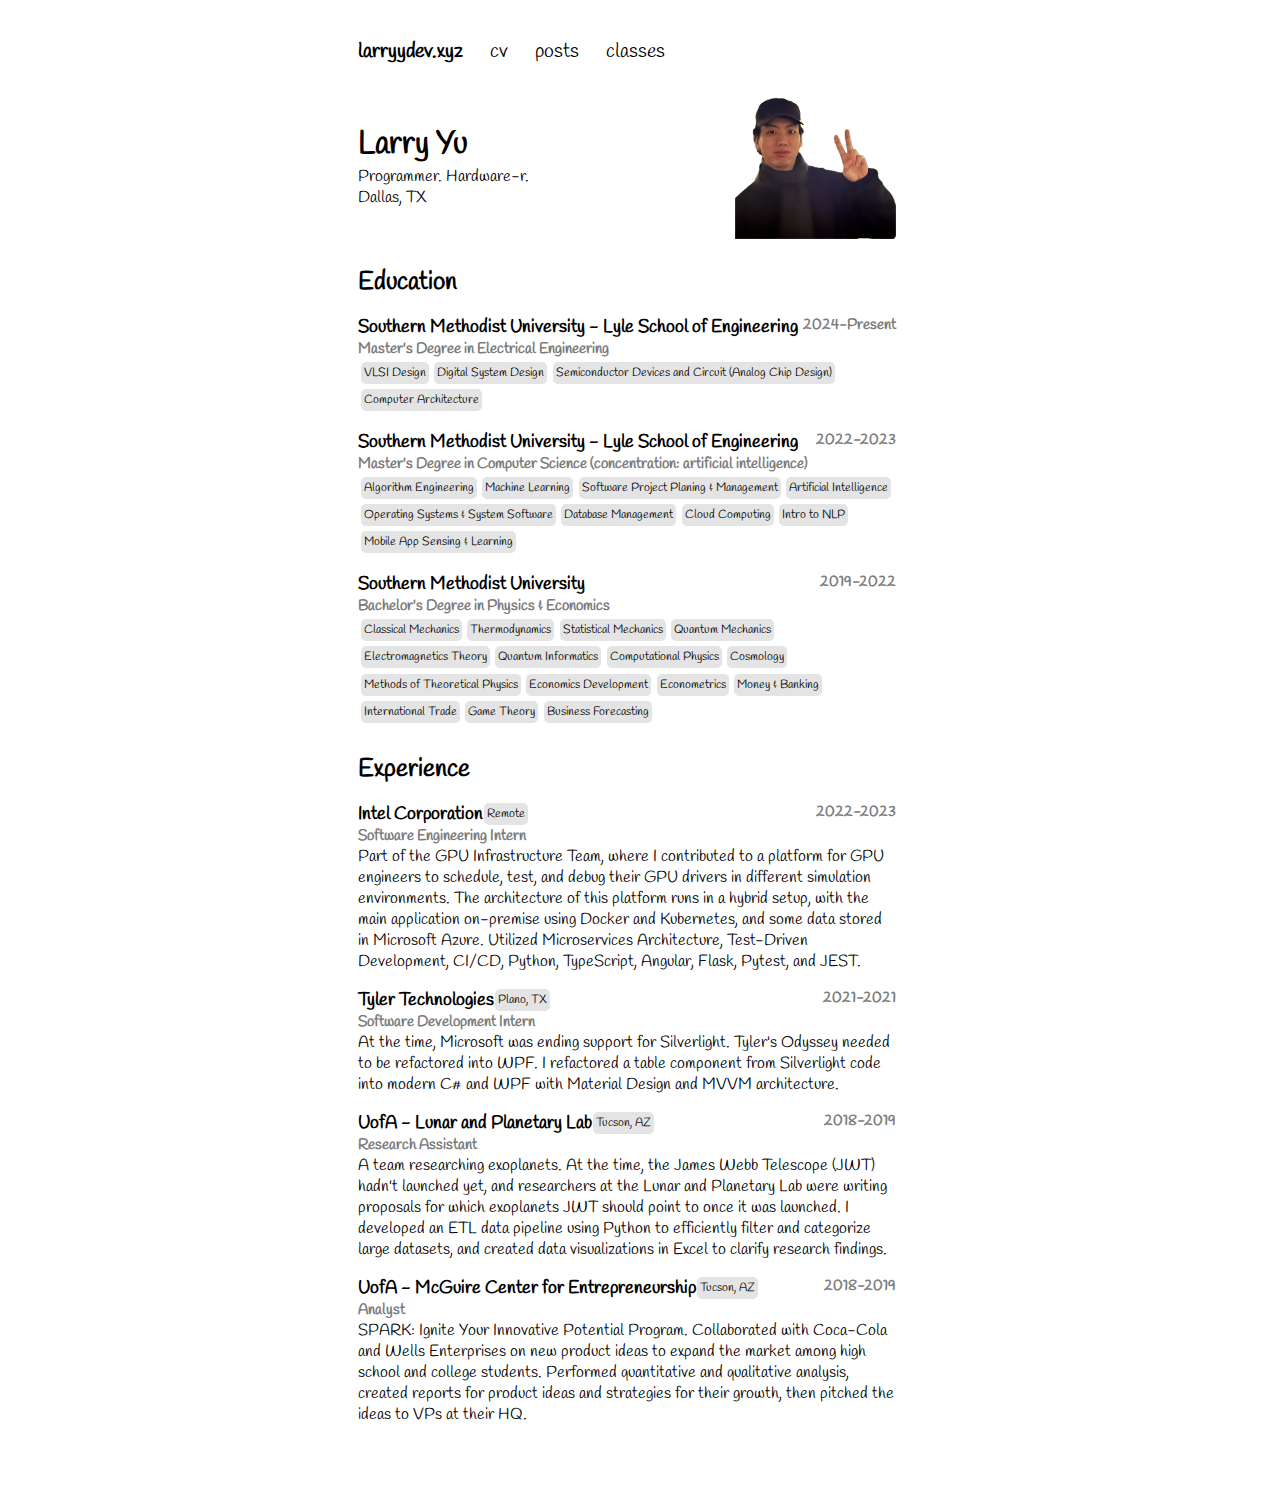
==== cv.html @ 58ca3612 "v2" ====
<!doctype html>
<html lang="en">
    <head>
        <meta charset="UTF-8" />
        <meta name="viewport" content="width=device-width, initial-scale=1.0" />

        <link rel="stylesheet" href="./styles/base.css" />
        <link rel="stylesheet" href="./styles/cv.css" />

        <script type="module" src="cv.js"></script>

        <title>LarryyDev | Programmer. Hardware-r?.</title>
    </head>
    <body id="cv">
        <div id="nav">
            <a href="./index.html" style="font-weight: bold;">larryydev.xyz</a>
            <a href="./cv.html">cv</a>
            <a href="">posts</a>
            <a href="">classes</a>
        </div>

        <div class="section" id="header">
            <div id="text">
                <h1>Larry Yu</h1>
                <p>Programmer. Hardware-r.</p>
                <p>Dallas, TX</p>
                <div class="icons"></div>
            </div>
            <img src="./data/Profile.png"/>
        </div>

        <div class="section" id="education"></div>
        <div class="section" id="experience"></div>
    </body>
</html>
---- styles/base.css ----
@import url("https://fonts.googleapis.com/css2?family=Handlee&display=swap");

* {
    margin: 0;
}

html {
    margin-top: 3%;
    margin-bottom: 5%;
    margin-left: 28%;
    margin-right: 30%;
    font-family: "Handlee", cursive;
    font-weight: 400;
    font-style: normal;
}

#nav {
    display: flex;
    justify-content: flex-start;
    gap: 5%;
}

#nav a {
    text-decoration: none;
    font-size: 20px;
    color: black;
}
---- styles/cv.css ----
.section {
    margin-top: 5%;
}

.subSection {
    margin-top: 3%;
}

.title {
    font-size: 25px;
}

.nameAndTime {
    display: flex;
    justify-content: space-between;
}

.textblock {
    background-color: #dad9d9b5;
    border-radius: 5px;
    padding: 3px;
    font-size: 12px;
}

#header {
    display: flex;
    justify-content: space-between;
}

#header #text {
    display: flex;
    flex-direction: column;
    justify-content: center;
}

#header img {
    width: 30%;
}

#cv h2 {
    font-size: 18px;
}

#cv h3 {
    font-size: 15px;
    color: rgb(124, 124, 125);
}

#courses {
    display: flex;
    flex-wrap: wrap;
}

#course {
    margin: 0.5%;
}

.nameAndLocation {
    display: flex;
    align-items: center;
}

.nameAndLocation h2 {
    margin-right: 1px;
}
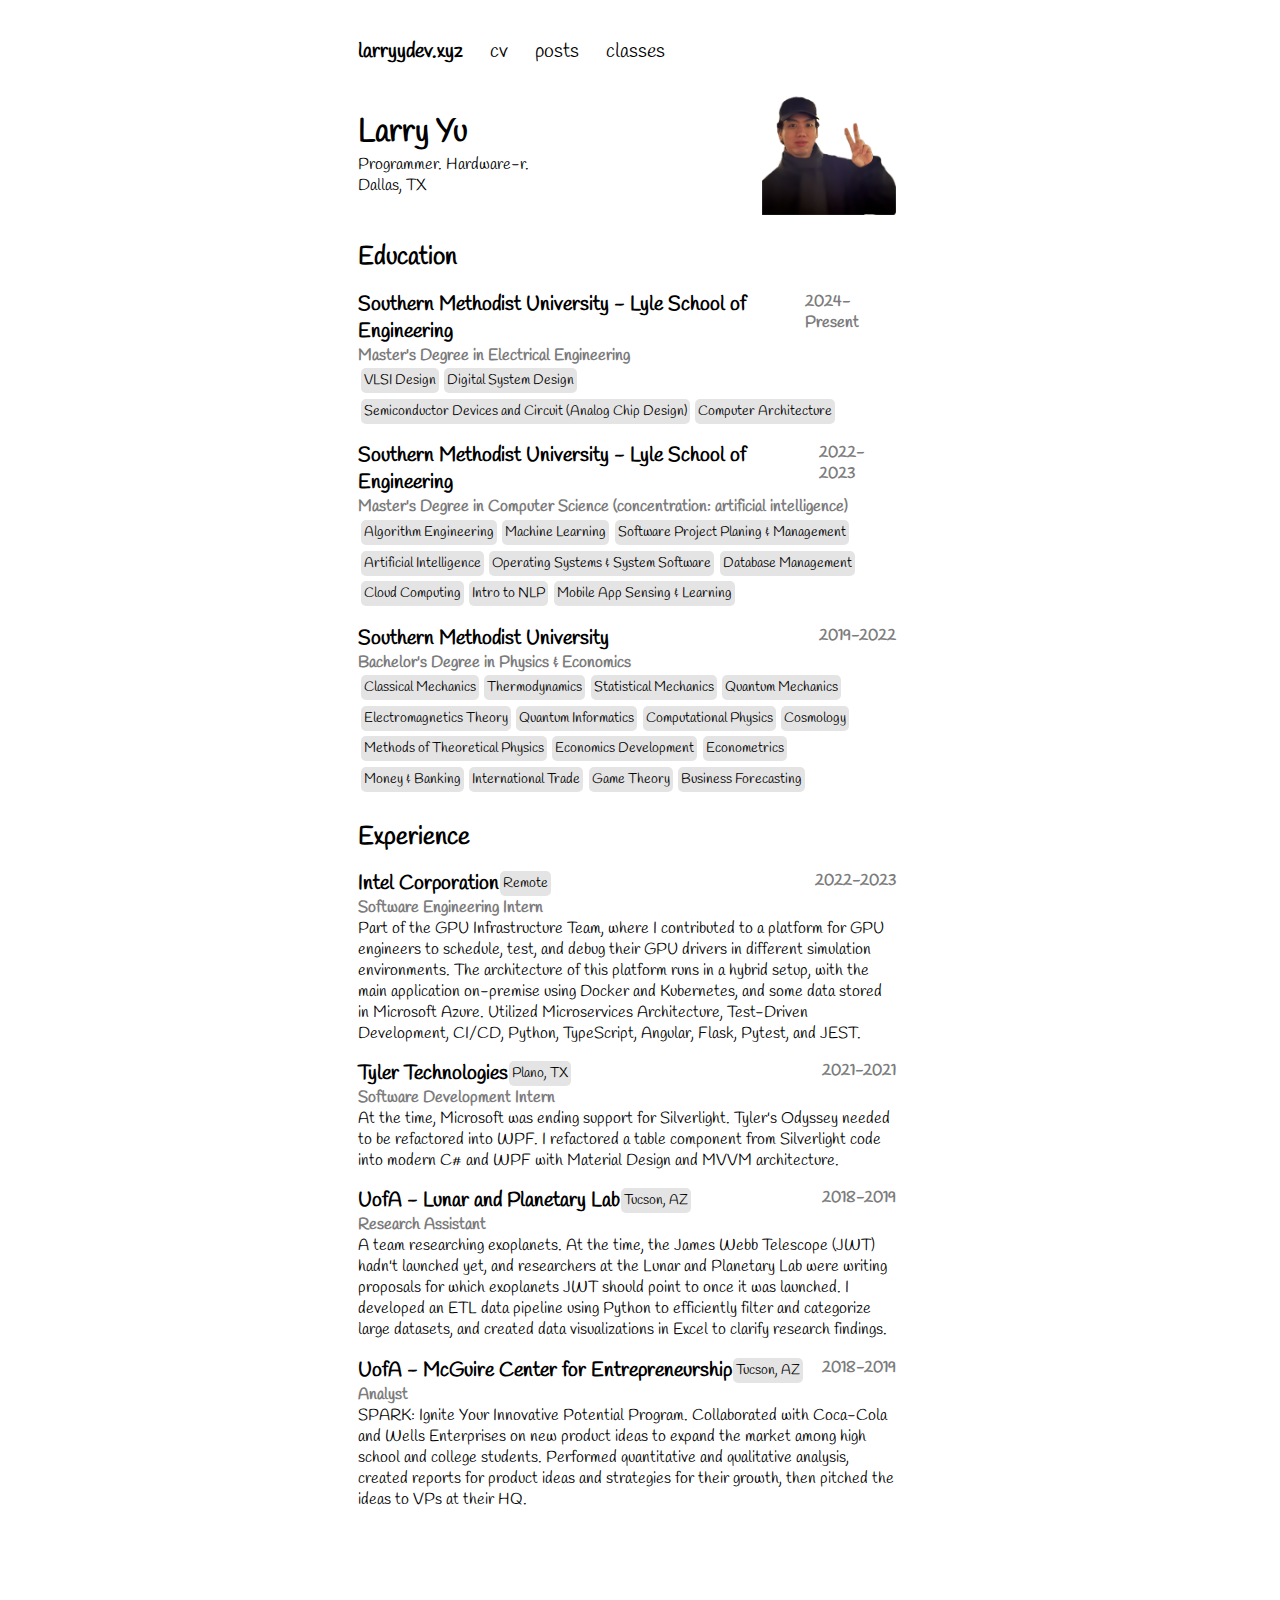
==== commit 2595c16a: "Update cv.html" ====
--- a/cv.html
+++ b/cv.html
@@ -13,7 +13,7 @@
     </head>
     <body id="cv">
         <div id="nav">
-            <a href="./index.html" style="font-weight: bold;">larryydev.xyz</a>
+            <a href="./index.html" style="font-weight: bold">larryydev.xyz</a>
             <a href="./cv.html">cv</a>
             <a href="">posts</a>
             <a href="">classes</a>
@@ -26,10 +26,10 @@
                 <p>Dallas, TX</p>
                 <div class="icons"></div>
             </div>
-            <img src="./data/Profile.png"/>
+            <img src="./data/Profile.png" />
         </div>
 
         <div class="section" id="education"></div>
-        <div class="section" id="experience"></div>
+        <div class="section" id="experience" style="margin-bottom: 5%"></div>
     </body>
 </html>
--- a/styles/cv.css
+++ b/styles/cv.css
@@ -19,7 +19,7 @@
     background-color: #dad9d9b5;
     border-radius: 5px;
     padding: 3px;
-    font-size: 12px;
+    font-size: 14px;
 }
 
 #header {
@@ -34,15 +34,15 @@
 }
 
 #header img {
-    width: 30%;
+    width: 25%;
 }
 
 #cv h2 {
-    font-size: 18px;
+    font-size: 20px;
 }
 
 #cv h3 {
-    font-size: 15px;
+    font-size: 16px;
     color: rgb(124, 124, 125);
 }
 
@@ -62,4 +62,4 @@
 
 .nameAndLocation h2 {
     margin-right: 1px;
-}+}
